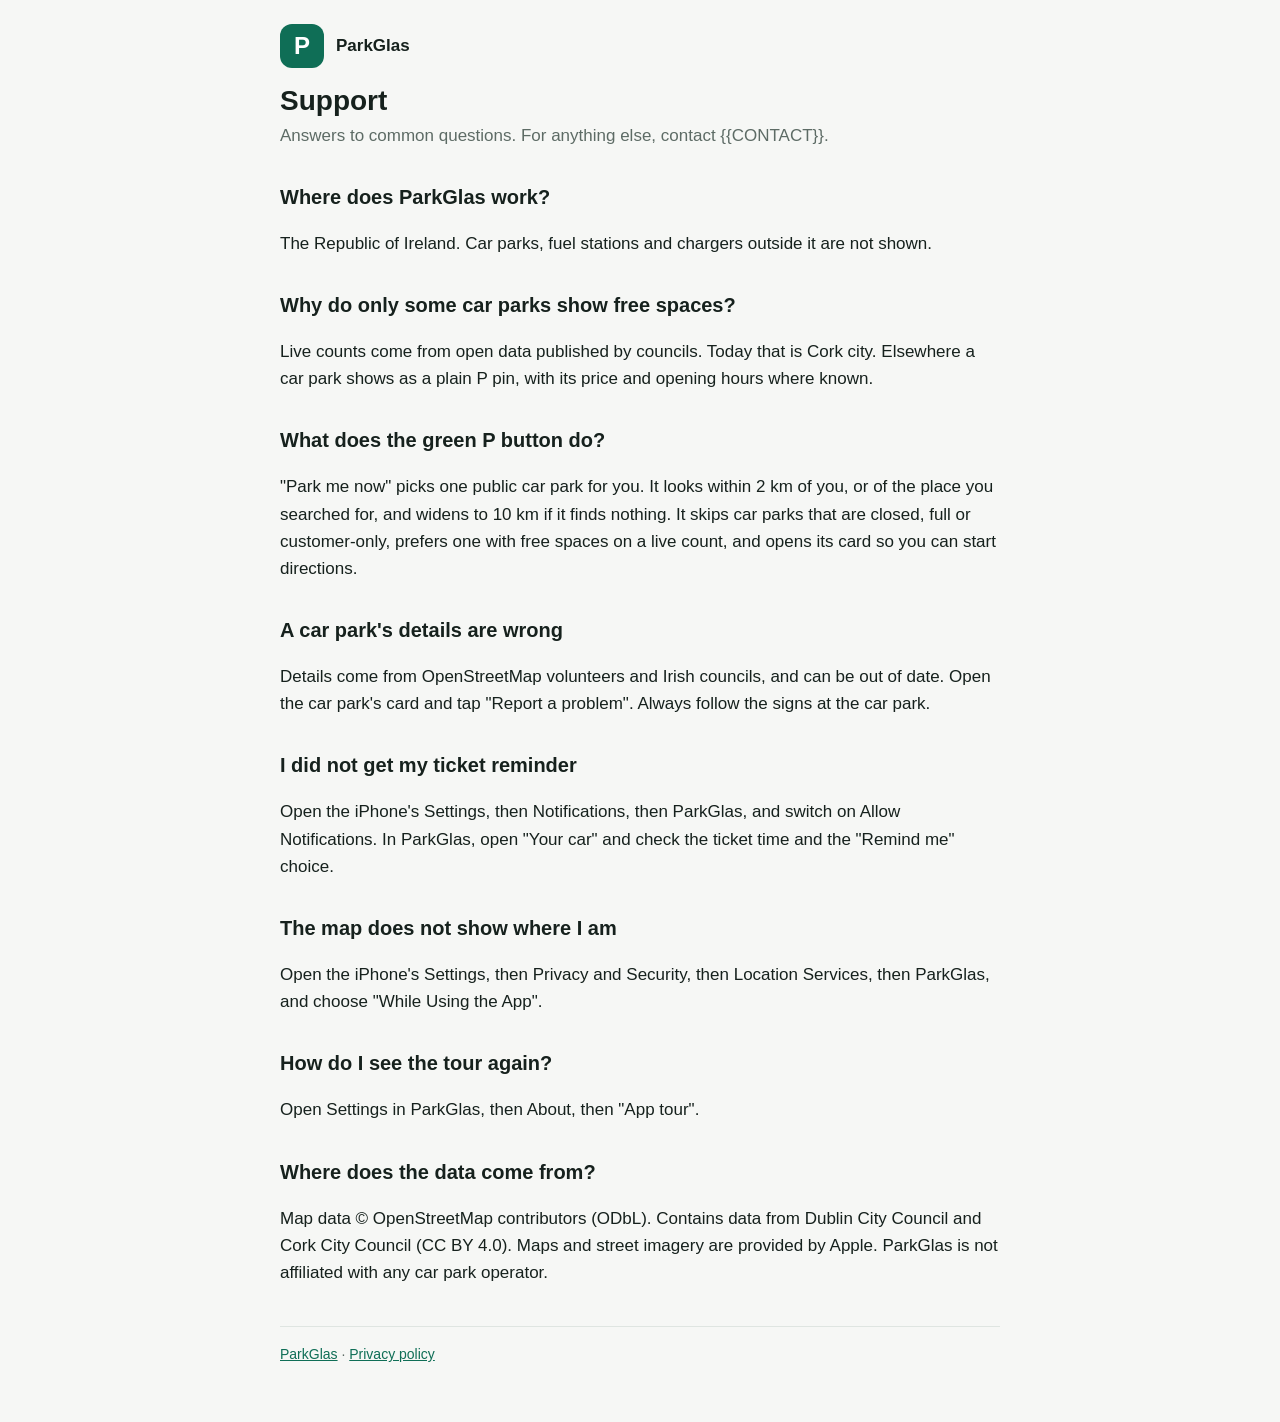
==== web/support.html @ d05b9f90 "ParkGlas website and weekly map data job" ====
<!doctype html>
<html lang="en"><head><meta charset="utf-8"><meta name="viewport" content="width=device-width, initial-scale=1">
<title>ParkGlas support</title><link rel="stylesheet" href="style.css"></head>
<body><main>
<header><div class="mark">P</div><strong>ParkGlas</strong></header>
<h1>Support</h1>
<p class="sub">Answers to common questions. For anything else, contact {{CONTACT}}.</p>

<h2>Where does ParkGlas work?</h2>
<p>The Republic of Ireland. Car parks, fuel stations and chargers outside it are not shown.</p>

<h2>Why do only some car parks show free spaces?</h2>
<p>Live counts come from open data published by councils. Today that is Cork city. Elsewhere a car park shows as a plain P pin, with its price and opening hours where known.</p>

<h2>What does the green P button do?</h2>
<p>"Park me now" picks one public car park for you. It looks within 2 km of you, or of the place you searched for, and widens to 10 km if it finds nothing. It skips car parks that are closed, full or customer-only, prefers one with free spaces on a live count, and opens its card so you can start directions.</p>

<h2>A car park's details are wrong</h2>
<p>Details come from OpenStreetMap volunteers and Irish councils, and can be out of date. Open the car park's card and tap "Report a problem". Always follow the signs at the car park.</p>

<h2>I did not get my ticket reminder</h2>
<p>Open the iPhone's Settings, then Notifications, then ParkGlas, and switch on Allow Notifications. In ParkGlas, open "Your car" and check the ticket time and the "Remind me" choice.</p>

<h2>The map does not show where I am</h2>
<p>Open the iPhone's Settings, then Privacy and Security, then Location Services, then ParkGlas, and choose "While Using the App".</p>

<h2>How do I see the tour again?</h2>
<p>Open Settings in ParkGlas, then About, then "App tour".</p>

<h2>Where does the data come from?</h2>
<p>Map data © OpenStreetMap contributors (ODbL). Contains data from Dublin City Council and Cork City Council (CC BY 4.0). Maps and street imagery are provided by Apple. ParkGlas is not affiliated with any car park operator.</p>

<footer><a href="index.html">ParkGlas</a> · <a href="privacy.html">Privacy policy</a></footer>
</main></body></html>
---- web/style.css ----
:root{--bg:#f6f7f5;--card:#fff;--text:#16211d;--muted:#5d6b65;--line:#dfe5e1;--brand:#0F6E56}
@media (prefers-color-scheme:dark){:root{--bg:#101513;--card:#18201d;--text:#e9efec;--muted:#9aa8a1;--line:#2a3531;--brand:#5DCAA5}}
*{box-sizing:border-box}
body{margin:0;background:var(--bg);color:var(--text);font:17px/1.6 -apple-system,BlinkMacSystemFont,"Segoe UI",sans-serif;padding:24px 16px 56px}
main{max-width:720px;margin:0 auto}
header{display:flex;align-items:center;gap:12px;margin-bottom:8px}
.mark{width:44px;height:44px;border-radius:12px;background:#0F6E56;color:#fff;display:grid;place-items:center;font-weight:700;font-size:24px}
h1{font-size:28px;line-height:1.2;margin:16px 0 4px}
h2{font-size:20px;margin:32px 0 8px}
p,li{color:var(--text)}
.sub{color:var(--muted);margin:0 0 20px}
.card{background:var(--card);border:1px solid var(--line);border-radius:14px;padding:16px 18px;margin:16px 0}
a{color:var(--brand)}
nav a{margin-right:16px}
footer{margin-top:40px;color:var(--muted);font-size:14px;border-top:1px solid var(--line);padding-top:16px}
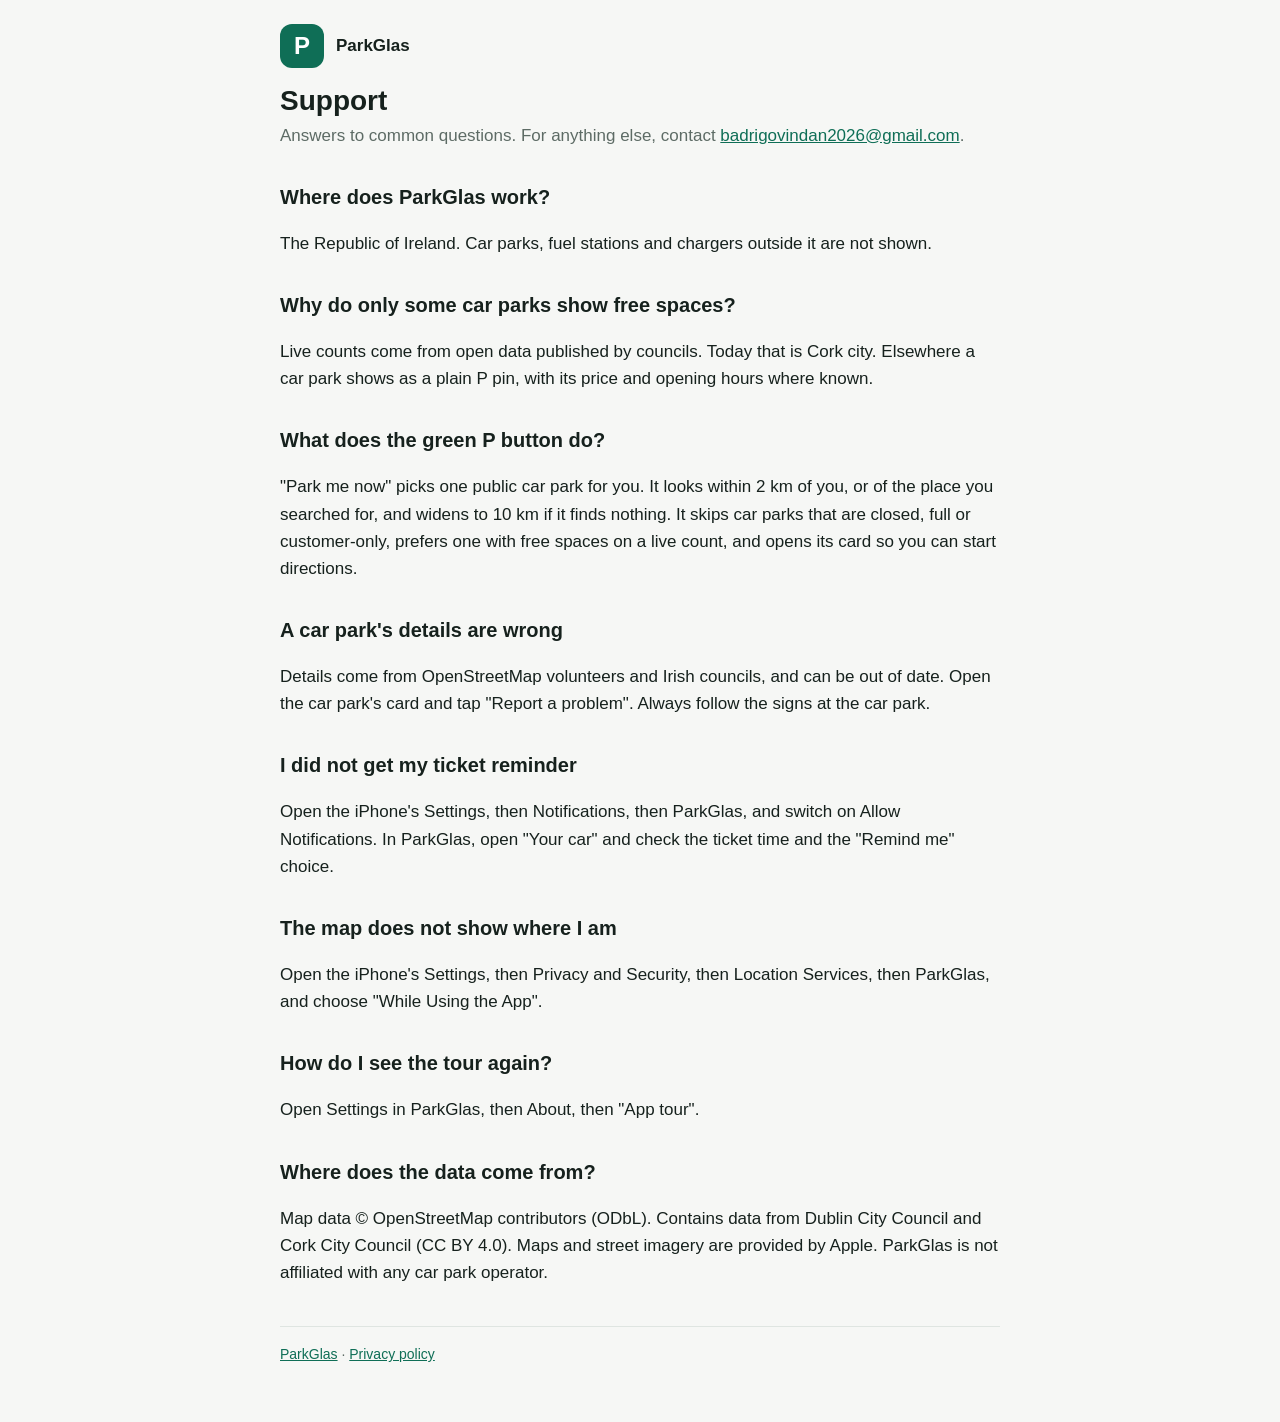
==== commit a213ef99: "Publisher name and contact on the privacy and support pages" ====
--- a/web/support.html
+++ b/web/support.html
@@ -4,7 +4,7 @@
 <body><main>
 <header><div class="mark">P</div><strong>ParkGlas</strong></header>
 <h1>Support</h1>
-<p class="sub">Answers to common questions. For anything else, contact {{CONTACT}}.</p>
+<p class="sub">Answers to common questions. For anything else, contact <a href="mailto:badrigovindan2026@gmail.com">badrigovindan2026@gmail.com</a>.</p>
 
 <h2>Where does ParkGlas work?</h2>
 <p>The Republic of Ireland. Car parks, fuel stations and chargers outside it are not shown.</p>
